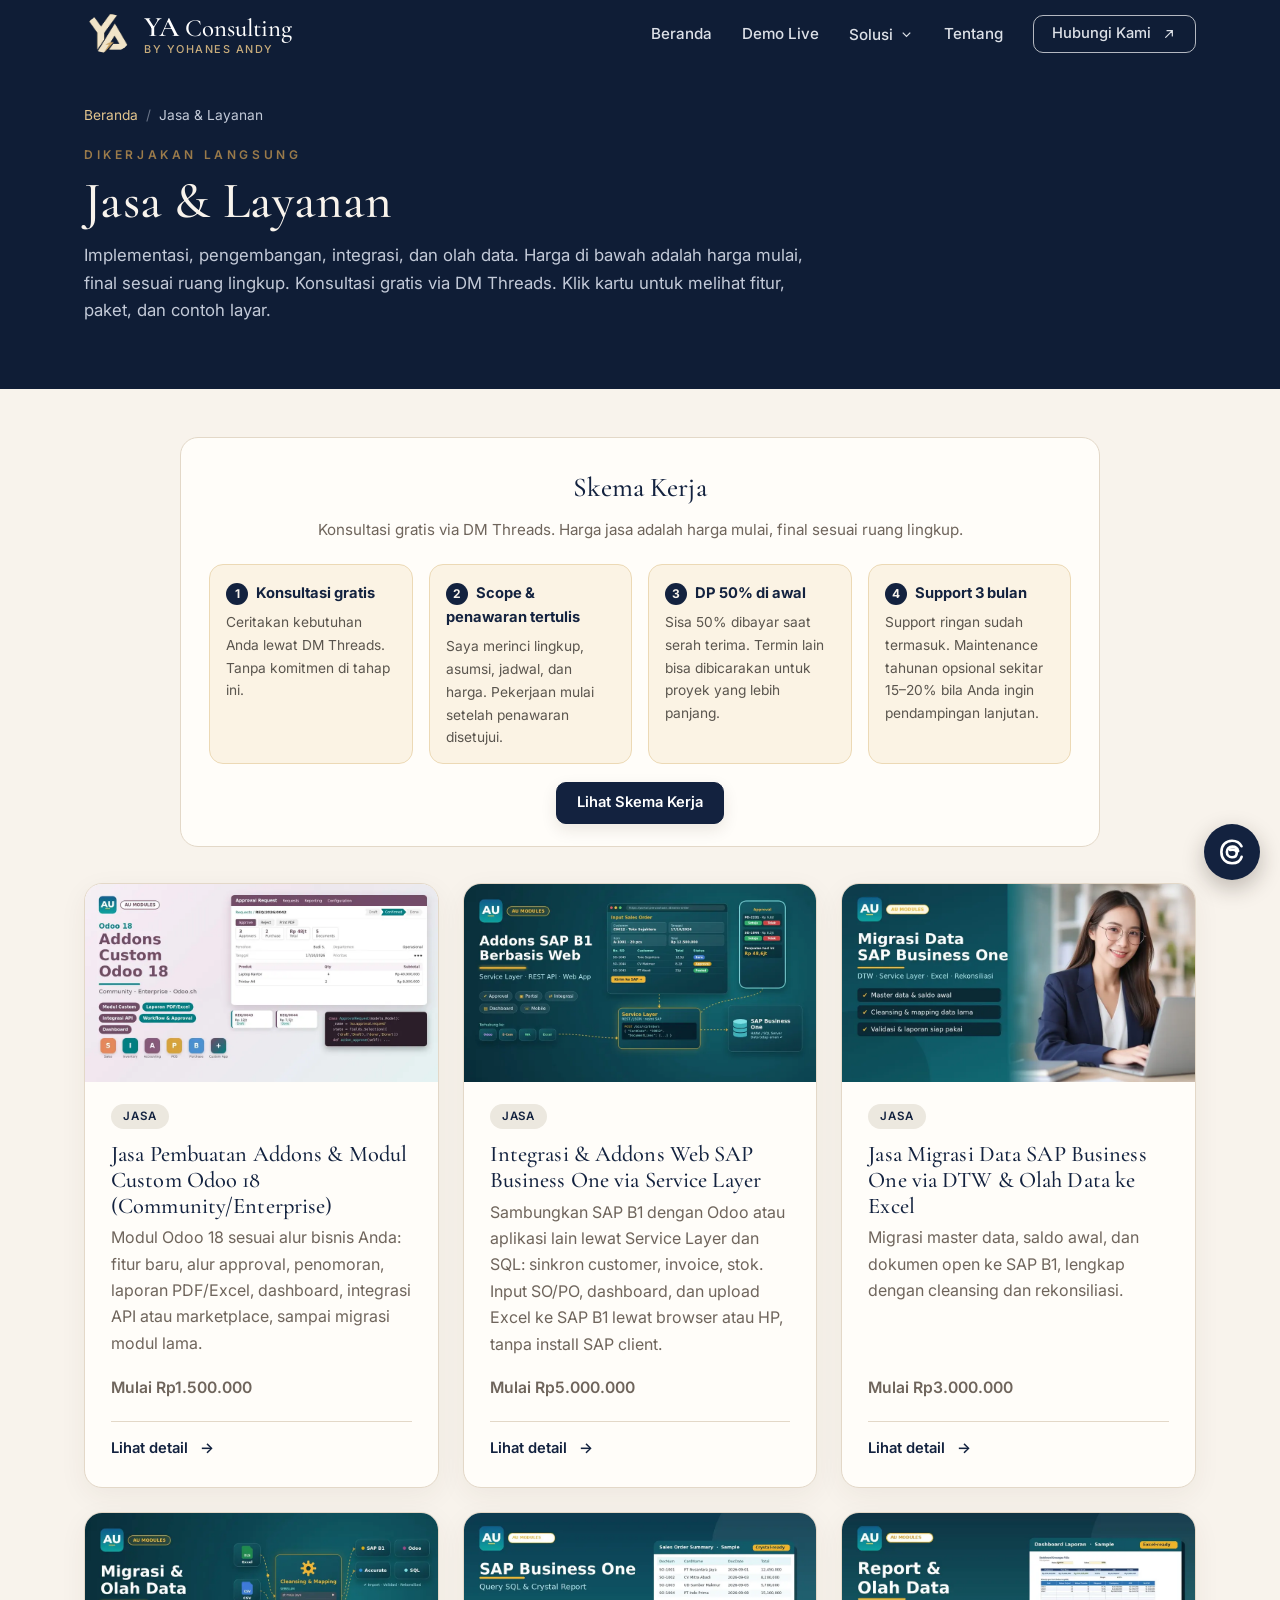
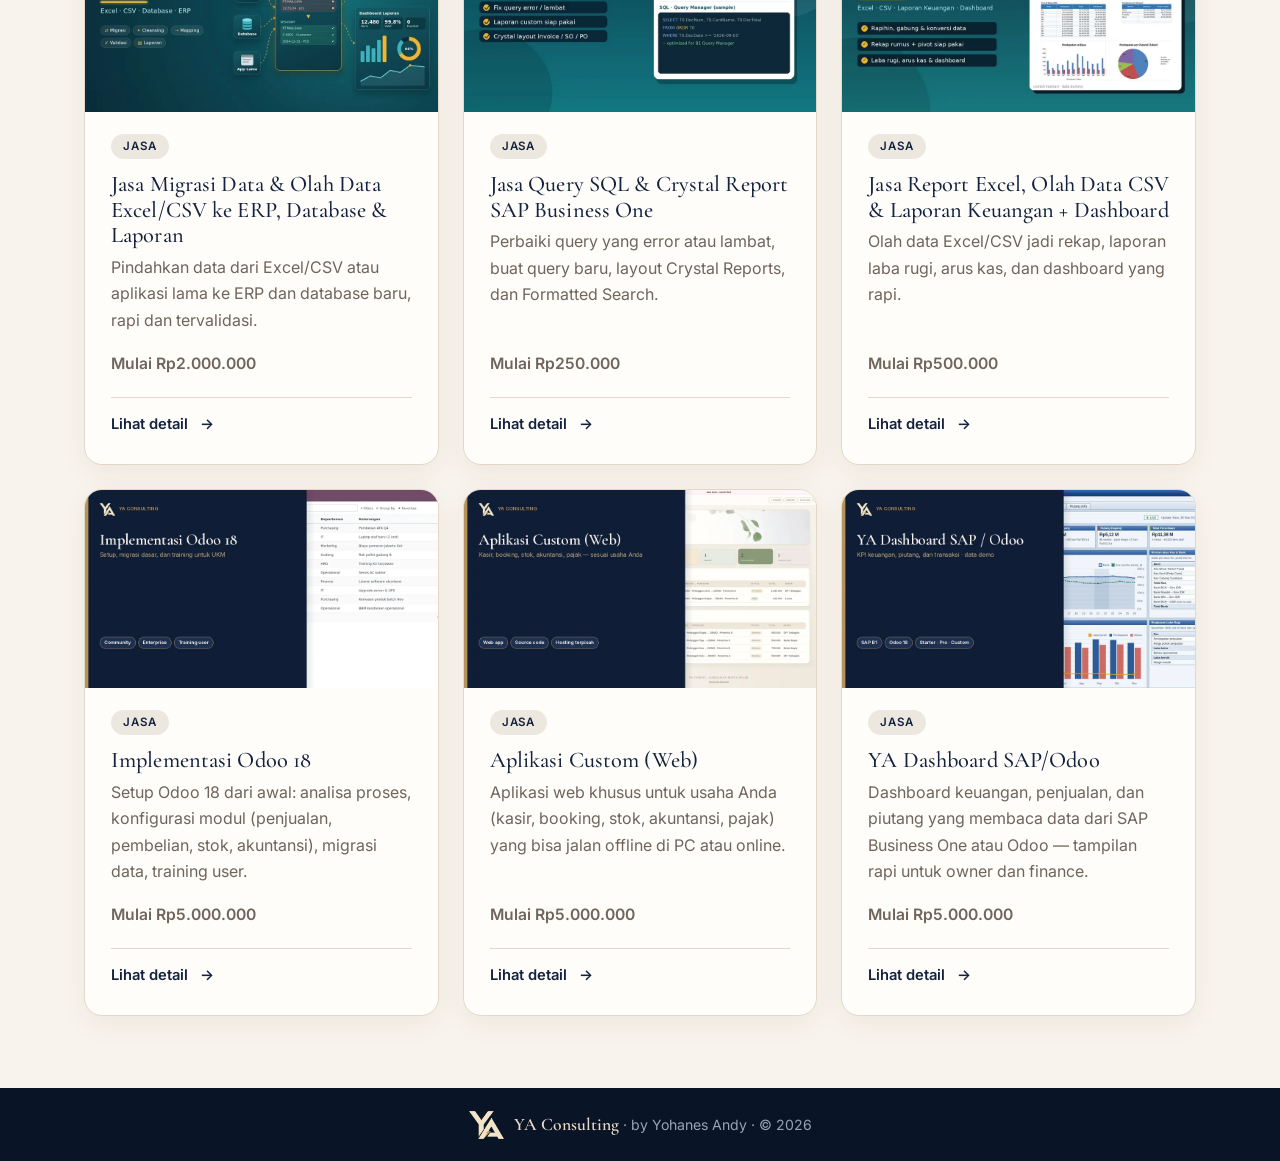
==== layanan/index.html @ cd9d1f08 "Jasa & Layanan: starting prices, 9 detail pages with features and screenshot galleries, Skema Kerja " ====
<!doctype html>
<html lang="id">
<head>
<meta charset="utf-8">
<meta name="viewport" content="width=device-width, initial-scale=1">
<title>Jasa &amp; Layanan | YA Consulting</title>
<meta name="description" content="Jasa implementasi Odoo 18, integrasi SAP B1, migrasi data, query &amp; Crystal Report, report Excel, aplikasi custom, dan YA Dashboard. Harga mulai, final sesuai scope.">
<meta name="theme-color" content="#0f1d36">
<link rel="canonical" href="https://yasoftware.trade/layanan/">
<link rel="icon" href="../favicon.ico" sizes="any">
<link rel="icon" type="image/png" sizes="32x32" href="../img/favicon-32.png">
<link rel="apple-touch-icon" href="../img/apple-touch-icon.png">
<meta property="og:type" content="article">
<meta property="og:site_name" content="YA Consulting · by Yohanes Andy">
<meta property="og:locale" content="id_ID">
<meta property="og:title" content="Jasa &amp; Layanan | YA Consulting">
<meta property="og:description" content="Jasa implementasi Odoo 18, integrasi SAP B1, migrasi data, query &amp; Crystal Report, report Excel, aplikasi custom, dan YA Dashboard. Harga mulai, final sesuai scope.">
<meta property="og:url" content="https://yasoftware.trade/layanan/">
<meta property="og:image" content="https://yasoftware.trade/img/og.jpg">
<meta property="og:image:width" content="1200"><meta property="og:image:height" content="630">
<meta name="twitter:card" content="summary_large_image">
<meta name="twitter:image" content="https://yasoftware.trade/img/og.jpg">
<link rel="preconnect" href="https://fonts.googleapis.com"><link rel="preconnect" href="https://fonts.gstatic.com" crossorigin>
<link href="https://fonts.googleapis.com/css2?family=Cormorant+Garamond:ital,wght@0,500;0,600;1,500&family=Inter:wght@400;500;600&display=swap" rel="stylesheet">
<link rel="stylesheet" href="../site.css?v=20261115a">
</head>
<body class="t-navy">
<header class="nav" id="top"><div class="wrap navin">
<a class="brand" href="../" aria-label="YA Consulting by Yohanes Andy"><img class="bmark" src="../img/ya_mark_light.png?v=20261115a" srcset="../img/ya_mark_light@2x.png?v=20261115a 2x" width="48" height="39" alt=""><span class="btext"><span class="bname"><b>YA</b> Consulting</span><small>by Yohanes Andy</small></span></a>
<button class="burger" aria-label="Menu" aria-expanded="false" onclick="var n=document.querySelector('.links');var o=n.classList.toggle('open');this.setAttribute('aria-expanded',o)"><span></span><span></span><span></span></button>
<nav class="links" onclick="if(event.target.tagName==='A'){this.classList.remove('open')}">
<a href="../">Beranda</a><a href="../#demo">Demo Live</a>
<div class="dd"><button class="ddbtn" type="button" aria-haspopup="true">Solusi <svg viewBox="0 0 24 24" fill="none" stroke="currentColor" stroke-width="2" aria-hidden="true"><path d="M6 9l6 6 6-6"/></svg></button><div class="ddmenu">
<a href="../#odoo">Odoo 18 Apps</a>
<a href="../#aplikasi">Aplikasi Web</a>
<a href="../#sheets">Google Sheets &amp; Excel</a>
<a href="../#layanan">Jasa &amp; Layanan</a>
<a href="../skema-kerja/">Skema Kerja</a>
</div></div>
<a href="../#tentang">Tentang</a>
<a class="btn btn-sm" href="../#kontak">Hubungi Kami <svg viewBox="0 0 24 24" fill="none" stroke="currentColor" stroke-width="1.8" stroke-linecap="round" aria-hidden="true"><path d="M7 17 17 7 M9 7h8v8"/></svg></a></nav></div></header>
<main>
<section class="pagehero"><div class="wrap">
<nav class="crumb" aria-label="Jalur navigasi">
<a href="../">Beranda</a><span aria-hidden="true">/</span>
<span>Jasa &amp; Layanan</span>
</nav>
<p class="eyebrow">Dikerjakan Langsung</p>
<h1>Jasa &amp; Layanan</h1>
<p class="lead">Implementasi, pengembangan, integrasi, dan olah data. Harga di bawah adalah harga mulai, final sesuai ruang lingkup. Konsultasi gratis via DM Threads. Klik kartu untuk melihat fitur, paket, dan contoh layar.</p>
</div></section>
<section class="art"><div class="wrap">
<div class="skemateaser"><h3>Skema Kerja</h3><p class="sklead">Konsultasi gratis via DM Threads. Harga jasa adalah harga mulai, final sesuai ruang lingkup.</p><ol class="sksteps"><li><b><span>1</span>Konsultasi gratis</b><p>Ceritakan kebutuhan Anda lewat DM Threads. Tanpa komitmen di tahap ini.</p></li><li><b><span>2</span>Scope &amp; penawaran tertulis</b><p>Saya merinci lingkup, asumsi, jadwal, dan harga. Pekerjaan mulai setelah penawaran disetujui.</p></li><li><b><span>3</span>DP 50% di awal</b><p>Sisa 50% dibayar saat serah terima. Termin lain bisa dibicarakan untuk proyek yang lebih panjang.</p></li><li><b><span>4</span>Support 3 bulan</b><p>Support ringan sudah termasuk. Maintenance tahunan opsional sekitar 15–20% bila Anda ingin pendampingan lanjutan.</p></li></ol><p class="skmore"><a class="btn" href="../skema-kerja/">Lihat Skema Kerja</a></p></div>
<div class="grid g3"><article class="card"><a class="cardlink" href="../layanan/modul-custom-odoo-18/"><img src="../img/jasa_odoo_addons.webp" width="960" height="540" loading="lazy" alt="Jasa Pembuatan Addons &amp; Modul Custom Odoo 18 (Community/Enterprise)"><div class="cb"><span class="tag web">Jasa</span><h3>Jasa Pembuatan Addons &amp; Modul Custom Odoo 18 (Community/Enterprise)</h3><p>Modul Odoo 18 sesuai alur bisnis Anda: fitur baru, alur approval, penomoran, laporan PDF/Excel, dashboard, integrasi API atau marketplace, sampai migrasi modul lama.</p><p class="fromprice">Mulai Rp1.500.000</p><div class="btns"><span class="btn">Lihat detail</span></div></div></a></article><article class="card"><a class="cardlink" href="../layanan/integrasi-sap-b1/"><img src="../img/jasa_sap_web_addons.webp" width="960" height="540" loading="lazy" alt="Integrasi &amp; Addons Web SAP Business One via Service Layer"><div class="cb"><span class="tag web">Jasa</span><h3>Integrasi &amp; Addons Web SAP Business One via Service Layer</h3><p>Sambungkan SAP B1 dengan Odoo atau aplikasi lain lewat Service Layer dan SQL: sinkron customer, invoice, stok. Input SO/PO, dashboard, dan upload Excel ke SAP B1 lewat browser atau HP, tanpa install SAP client.</p><p class="fromprice">Mulai Rp5.000.000</p><div class="btns"><span class="btn">Lihat detail</span></div></div></a></article><article class="card"><a class="cardlink" href="../layanan/migrasi-sap-b1-dtw/"><img src="../img/jasa_sap_migrasi.webp" width="960" height="540" loading="lazy" alt="Jasa Migrasi Data SAP Business One via DTW &amp; Olah Data ke Excel"><div class="cb"><span class="tag web">Jasa</span><h3>Jasa Migrasi Data SAP Business One via DTW &amp; Olah Data ke Excel</h3><p>Migrasi master data, saldo awal, dan dokumen open ke SAP B1, lengkap dengan cleansing dan rekonsiliasi.</p><p class="fromprice">Mulai Rp3.000.000</p><div class="btns"><span class="btn">Lihat detail</span></div></div></a></article><article class="card"><a class="cardlink" href="../layanan/migrasi-excel-csv/"><img src="../img/jasa_migrasi_data.webp" width="960" height="540" loading="lazy" alt="Jasa Migrasi Data &amp; Olah Data Excel/CSV ke ERP, Database &amp; Laporan"><div class="cb"><span class="tag web">Jasa</span><h3>Jasa Migrasi Data &amp; Olah Data Excel/CSV ke ERP, Database &amp; Laporan</h3><p>Pindahkan data dari Excel/CSV atau aplikasi lama ke ERP dan database baru, rapi dan tervalidasi.</p><p class="fromprice">Mulai Rp2.000.000</p><div class="btns"><span class="btn">Lihat detail</span></div></div></a></article><article class="card"><a class="cardlink" href="../layanan/query-crystal-sap-b1/"><img src="../img/jasa_sap_query.webp" width="960" height="540" loading="lazy" alt="Jasa Query SQL &amp; Crystal Report SAP Business One"><div class="cb"><span class="tag web">Jasa</span><h3>Jasa Query SQL &amp; Crystal Report SAP Business One</h3><p>Perbaiki query yang error atau lambat, buat query baru, layout Crystal Reports, dan Formatted Search.</p><p class="fromprice">Mulai Rp250.000</p><div class="btns"><span class="btn">Lihat detail</span></div></div></a></article><article class="card"><a class="cardlink" href="../layanan/report-excel-dashboard/"><img src="../img/jasa_report_excel.webp" width="960" height="540" loading="lazy" alt="Jasa Report Excel, Olah Data CSV &amp; Laporan Keuangan + Dashboard"><div class="cb"><span class="tag web">Jasa</span><h3>Jasa Report Excel, Olah Data CSV &amp; Laporan Keuangan + Dashboard</h3><p>Olah data Excel/CSV jadi rekap, laporan laba rugi, arus kas, dan dashboard yang rapi.</p><p class="fromprice">Mulai Rp500.000</p><div class="btns"><span class="btn">Lihat detail</span></div></div></a></article><article class="card"><a class="cardlink" href="../layanan/implementasi-odoo-18/"><img src="../img/jasa_implementasi_odoo.webp" width="960" height="540" loading="lazy" alt="Implementasi Odoo 18"><div class="cb"><span class="tag web">Jasa</span><h3>Implementasi Odoo 18</h3><p>Setup Odoo 18 dari awal: analisa proses, konfigurasi modul (penjualan, pembelian, stok, akuntansi), migrasi data, training user.</p><p class="fromprice">Mulai Rp5.000.000</p><div class="btns"><span class="btn">Lihat detail</span></div></div></a></article><article class="card"><a class="cardlink" href="../layanan/aplikasi-custom-web/"><img src="../img/jasa_aplikasi_custom.webp" width="960" height="540" loading="lazy" alt="Aplikasi Custom (Web)"><div class="cb"><span class="tag web">Jasa</span><h3>Aplikasi Custom (Web)</h3><p>Aplikasi web khusus untuk usaha Anda (kasir, booking, stok, akuntansi, pajak) yang bisa jalan offline di PC atau online.</p><p class="fromprice">Mulai Rp5.000.000</p><div class="btns"><span class="btn">Lihat detail</span></div></div></a></article><article class="card"><a class="cardlink" href="../layanan/ya-dashboard-sap-odoo/"><img src="../img/jasa_ya_dashboard.webp" width="960" height="540" loading="lazy" alt="YA Dashboard SAP/Odoo"><div class="cb"><span class="tag web">Jasa</span><h3>YA Dashboard SAP/Odoo</h3><p>Dashboard keuangan, penjualan, dan piutang yang membaca data dari SAP Business One atau Odoo — tampilan rapi untuk owner dan finance.</p><p class="fromprice">Mulai Rp5.000.000</p><div class="btns"><span class="btn">Lihat detail</span></div></div></a></article></div>
</div></section>
</main>
<footer><div class="wrap fbrand"><img src="../img/ya_mark_light.png?v=20261115a" srcset="../img/ya_mark_light@2x.png?v=20261115a 2x" width="35" height="28" alt="YA Consulting"><span><b>YA Consulting</b> · by Yohanes Andy · © 2026</span></div></footer>
<a class="fab" href="https://www.threads.com/@yohanesandy.erp" target="_blank" rel="noopener" aria-label="DM di Threads"><svg viewBox="0 0 24 24" aria-hidden="true" fill="none" stroke="currentColor" stroke-width="2.1" stroke-linecap="round"><path d="M16.9 11.3c-.5-2.4-2.2-3.6-4.6-3.6-2.8 0-4.4 1.9-4.4 4.3 0 2.3 1.6 4.2 4.1 4.2 2.3 0 3.8-1.4 3.8-3.4 0-2.5-2.5-3.1-5.3-2.5"/><path d="M19.6 7.4C18.2 4.6 15.5 3 12 3 6.9 3 3.5 6.6 3.5 12s3.4 9 8.5 9c3.8 0 6.8-1.9 7.7-5.1"/></svg></a>
</body></html>
---- site.css ----
*{box-sizing:border-box}html{scroll-behavior:smooth;scroll-padding-top:76px}
body{margin:0;font-family:Inter,"Segoe UI",system-ui,-apple-system,Roboto,sans-serif;color:var(--ink);background:var(--bg);line-height:1.65;-webkit-font-smoothing:antialiased;font-size:16px}
img{max-width:100%;height:auto;display:block}a{color:var(--link)}
.wrap{max-width:1160px;margin:0 auto;padding:0 24px}
h1,h2,h3{font-family:"Cormorant Garamond",Georgia,"Times New Roman",serif;color:var(--head);letter-spacing:.005em}
.eyebrow{font-size:12px;letter-spacing:.3em;text-transform:uppercase;color:var(--eyebrow);font-weight:600;margin:0 0 8px}
.divider{display:flex;align-items:center;justify-content:center;gap:14px;color:var(--sprig);margin:6px auto 16px;max-width:340px}
.divider::before,.divider::after{content:"";flex:1;height:1px;background:var(--divline)}
.divider svg{width:44px;height:30px;flex:none}
.divider.left{margin-left:0;max-width:260px}
/* nav */
.nav{position:sticky;top:0;z-index:50;background:var(--navbg);backdrop-filter:blur(10px);border-bottom:1px solid var(--navline)}
.navin{display:flex;align-items:center;justify-content:space-between;height:68px}
.brand{display:flex;align-items:center;gap:10px;color:var(--navink);text-decoration:none;font-family:"Cormorant Garamond",Georgia,serif;font-weight:600;font-size:1.45rem;white-space:nowrap;flex-shrink:0}
.brand img{border-radius:50%}
.links{display:flex;align-items:center;gap:26px}
.links a{color:var(--navink);text-decoration:none;font-weight:500;font-size:.9rem;white-space:nowrap;opacity:.85}.links a:hover{opacity:1;color:var(--navhover)}
.burger{display:none;background:none;border:0;padding:8px;cursor:pointer}.burger span{display:block;width:24px;height:2px;background:var(--navink);margin:5px 0;border-radius:2px}
/* buttons */
.btn{display:inline-flex;align-items:center;justify-content:center;gap:10px;background:var(--accent);color:#fff;text-decoration:none;font-weight:600;padding:11px 24px;border-radius:999px;border:1.5px solid var(--accent);transition:transform .15s,filter .15s,background .15s;font-size:.82rem;letter-spacing:.12em;text-transform:uppercase;line-height:1.2;box-shadow:0 6px 16px rgba(60,40,20,.10)}
.btn:hover{transform:translateY(-1px);filter:brightness(1.07)}
.btn:focus-visible{outline:3px solid var(--accent);outline-offset:3px}
.btn svg{width:19px;height:19px;flex:none}
.links .btn{opacity:1;color:#fff;padding:9px 18px;font-size:.75rem}
.btn-th{background:var(--thbg);border-color:var(--thbd);color:var(--think);box-shadow:none}
.btn-th:hover{background:var(--thhover);color:#fff;border-color:var(--thhover)}
.btn-outline{background:transparent;color:var(--outink);border-color:var(--outbd);box-shadow:none}
.btn-outline-dark{background:transparent;color:var(--accent);box-shadow:none}
.btn-ghost{background:transparent;color:var(--ink);border-color:var(--line);box-shadow:none}
.btns{display:flex;flex-wrap:wrap;gap:10px}.btns.center{justify-content:center}
/* hero */
.hero{background:var(--herobg);color:var(--heroink);text-align:center;padding:64px 0 0;overflow:hidden}
.hero .eyebrow{color:var(--heroeye)}
.hero h1{font-size:clamp(2.9rem,7vw,5rem);font-weight:600;line-height:1;margin:8px 0 6px;color:var(--herohead)}
.hero .divider{color:var(--herosprig)}.hero .divider::before,.hero .divider::after{background:var(--herodiv)}
.hero .sub{font-family:"Cormorant Garamond",Georgia,serif;font-size:clamp(1.5rem,3vw,2.1rem);font-weight:500;margin:0 0 8px;color:var(--herosub)}
.hero .lead{font-family:"Cormorant Garamond",Georgia,serif;font-style:italic;font-size:clamp(1.1rem,2.2vw,1.35rem);color:var(--herolead);max-width:640px;margin:0 auto 26px}
.stats{list-style:none;padding:0;margin:26px auto 0;display:flex;gap:10px;flex-wrap:wrap;justify-content:center}
.stats li{border:1px solid var(--statbd);border-radius:999px;padding:7px 18px;font-size:.9rem;background:var(--statbg);color:var(--heroink)}.stats b{color:var(--statb);font-family:"Cormorant Garamond",Georgia,serif;font-size:1.25em;margin-right:3px}
.trio{display:grid;grid-template-columns:repeat(3,1fr);gap:18px;max-width:860px;margin:44px auto 0;transform:translateY(0)}
.trio img{width:100%;aspect-ratio:4/5;object-fit:cover;object-position:center 30%;border-radius:22px 22px 0 0;box-shadow:0 -6px 30px rgba(70,50,30,.10)}
.trio img:nth-child(2){margin-top:-22px;aspect-ratio:4/5.3}
/* sections */
.sec{padding:84px 0}.alt{background:var(--bg2)}
.shead{text-align:center;max-width:760px;margin:0 auto 40px}
.shead h2,.about h2{font-size:clamp(2.2rem,4.4vw,3.2rem);font-weight:600;line-height:1.05;margin:0}
.intro{color:var(--muted);margin:0 auto}
.anchor{display:block;position:relative;top:-76px}
/* about */
.about{display:grid;grid-template-columns:1.35fr 1fr;gap:56px;align-items:center}
.about p{color:var(--muted)}
.checks{list-style:none;padding:0;margin:0}
.checks li{position:relative;padding:12px 16px 12px 46px;background:var(--card);border:1px solid var(--line);border-radius:14px;margin-bottom:10px;color:var(--ink)}
.checks li:before{content:"";position:absolute;left:15px;top:15px;width:20px;height:20px;border-radius:50%;background:var(--accent) url("data:image/svg+xml,%3Csvg xmlns='http://www.w3.org/2000/svg' viewBox='0 0 20 20'%3E%3Cpath d='M5 10.5l3 3 7-7' stroke='white' stroke-width='2.2' fill='none' stroke-linecap='round'/%3E%3C/svg%3E") center/14px no-repeat}
.why{display:grid;grid-template-columns:repeat(2,1fr);gap:0 16px}
/* demo rows */
.florist{--c:#7d8b6f;--cd:#66755a}.salon{--c:#d98f9f;--cd:#b05a6f}.toko{--c:#a07850;--cd:#86623f}
.drows{display:grid;gap:72px}
.drow{display:grid;grid-template-columns:minmax(0,.9fr) minmax(0,1.1fr);gap:28px clamp(28px,4.5vw,60px);align-items:center}
.drow.rev .ph{order:2}.drow.rev .txt{order:1}
.ph{position:relative;aspect-ratio:var(--ar);border-radius:22px;overflow:hidden;background:var(--bg2);box-shadow:0 14px 40px rgba(70,50,30,.12)}
.ph img{width:100%;height:100%;object-fit:cover}
.badge{position:absolute;left:var(--bx);top:var(--by);width:25%;aspect-ratio:1;transform:translate(-50%,-50%);border-radius:50%;background:var(--c);color:#fff;display:grid;place-items:center;box-shadow:0 6px 18px rgba(0,0,0,.12)}
.drow.rev .badge{left:calc(100% - var(--bx))}
.badge svg{width:56%;height:56%}
.kicker{font-size:12px;letter-spacing:.2em;text-transform:uppercase;color:var(--cd);font-weight:600;margin:0 0 4px}
.drow h3{font-size:clamp(2.2rem,4vw,3rem);font-weight:500;line-height:1.05;margin:0;color:var(--cd)}
.rule{display:block;height:1px;background:var(--line);max-width:280px;margin:14px 0 14px}
.desc{color:var(--muted);margin:0 0 10px}
.drow ul{margin:0 0 12px;padding-left:20px;color:var(--ink);font-size:.95rem}.drow li{margin:3px 0}
.drow li::marker{color:var(--c)}
.drow .btn-demo{background:var(--cd);border-color:var(--cd)}
.lic{margin:0 0 10px;color:var(--ink)}.lic b{color:var(--cd)}
.demo{font-size:.88rem;background:var(--notebg);color:var(--ink);border:1px dashed var(--line);border-radius:10px;padding:6px 12px;margin:0 0 14px}
.demo code{background:transparent}
.strip{order:3;grid-column:1/-1;display:grid;grid-template-columns:repeat(auto-fit,minmax(170px,1fr));gap:14px}
.strip a,.shots a{display:block;text-decoration:none;border:1px solid var(--line);border-radius:14px;overflow:hidden;background:var(--card)}
.strip img{aspect-ratio:16/10;object-fit:cover;object-position:top;width:100%;transition:transform .25s}
.strip a:hover img{transform:scale(1.04)}
.strip span,.shots span{display:block;padding:6px 11px;font-size:.78rem;font-weight:500;color:var(--muted);border-top:1px solid var(--line)}
/* cards */
.grid{display:grid;grid-template-columns:repeat(2,1fr);gap:28px}
.g3{grid-template-columns:repeat(3,1fr);gap:24px}.g3 .cb h3{font-size:1.4rem}
.card{background:var(--card);border:1px solid var(--line);border-radius:22px;overflow:hidden;box-shadow:0 8px 28px rgba(70,50,30,.06);display:flex;flex-direction:column;transition:transform .2s,box-shadow .2s}
.card:hover{transform:translateY(-3px);box-shadow:0 14px 36px rgba(70,50,30,.11)}
.card>img{aspect-ratio:16/9;object-fit:cover;width:100%;border-bottom:1px solid var(--line)}
.cb{padding:22px 26px 26px;display:flex;flex-direction:column;flex:1}
.tag{align-self:flex-start;font-size:.72rem;font-weight:600;color:var(--tagink);background:var(--tagbg);padding:3px 12px;border-radius:999px;font-family:ui-monospace,Menlo,Consolas,monospace;letter-spacing:.02em}
.tag.web{font-family:inherit;letter-spacing:.08em;text-transform:uppercase}
.cb h3{margin:12px 0 6px;font-size:1.6rem;font-weight:600;line-height:1.15}
.cb p{margin:0 0 10px;color:var(--muted)}
.cb ul{margin:0 0 16px;padding-left:20px;color:var(--ink);font-size:.95rem}.cb li{margin:3px 0}.cb li::marker{color:var(--accent)}
.cb .btns{margin-top:auto}
@media (min-width:761px){.grid .card:last-child:nth-child(odd){grid-column:1/-1;width:calc(50% - 14px);justify-self:center}}
@media (min-width:1001px){.g3 .card:last-child:nth-child(odd){grid-column:auto;width:auto;justify-self:stretch}}
.pgal{display:flex;gap:6px;margin:0 0 14px}.pgal a{flex:1;aspect-ratio:9/16;overflow:hidden;border-radius:10px;border:1px solid var(--line);background:var(--bg2)}.pgal img{width:100%;height:100%;object-fit:cover;object-position:top}
.center{text-align:center;margin-top:36px}
.card.case{border-top:4px solid var(--accent2)}
.svc{display:grid;grid-template-columns:repeat(2,1fr);gap:20px;margin-top:28px}
.sv{background:var(--card);border:1px solid var(--line);border-radius:20px;padding:24px 26px;border-left:4px solid var(--accent2)}
.sv h3{margin:0 0 6px;font-size:1.5rem;font-weight:600}.sv p{margin:0;color:var(--muted)}
.whyh{text-align:center;font-size:2rem;font-weight:600;margin:56px 0 18px}
/* contact */
.contact{background:var(--ctbg);color:var(--ctink)}
.contact .shead h2{color:var(--cthead)}.contact .intro{color:var(--ctmuted)}.contact .eyebrow{color:var(--cteye)}
.contact .divider{color:var(--ctsprig)}.contact .divider::before,.contact .divider::after{background:var(--ctdiv)}
.cgrid{display:grid;grid-template-columns:repeat(3,1fr);gap:16px}
.ci{display:flex;gap:14px;align-items:center;background:var(--cibg);border:1px solid var(--cibd);border-radius:18px;padding:18px 20px;color:var(--ctink);text-decoration:none;font-weight:600;overflow-wrap:anywhere;transition:.2s}
.ci svg{width:28px;height:28px;flex:none;color:var(--ciicon)}
.ci:hover{transform:translateY(-2px)}.ci small{display:block;color:var(--cismall);font-weight:500;margin-bottom:2px;font-size:.78rem;letter-spacing:.12em;text-transform:uppercase}
.ci-main{background:var(--cimain);border-color:var(--cimain);color:#fff}.ci-main svg,.ci-main small{color:#fff}
footer{background:var(--footbg);color:var(--footink);text-align:center;padding:22px 0;font-size:.88rem}
.fab{position:fixed;right:20px;bottom:20px;z-index:60;width:56px;height:56px;border-radius:50%;background:var(--fab);color:#fff;display:flex;align-items:center;justify-content:center;box-shadow:0 8px 22px rgba(40,30,20,.28)}
.fab svg{width:30px;height:30px}
@media (max-width:1000px){.cgrid{grid-template-columns:repeat(2,1fr)}.g3{grid-template-columns:repeat(2,1fr)}}
@media (max-width:1000px){
 .burger{display:block}
 .links{display:none;position:absolute;top:68px;left:0;right:0;background:var(--navmenu);flex-direction:column;align-items:stretch;gap:0;padding:6px 24px 18px;border-bottom:1px solid var(--navline);box-shadow:0 12px 24px rgba(40,30,20,.10)}
 .links.open{display:flex}.links a{padding:12px 0;border-bottom:1px solid var(--navline)}.links .btn{margin-top:12px;border-bottom:0}
}
@media (max-width:760px){
 .wrap{padding:0 18px}.sec{padding:60px 0}.hero{padding-top:44px}
 .about,.grid,.g3,.why,.svc,.cgrid{grid-template-columns:1fr}.about{gap:24px}
 .drow{grid-template-columns:1fr;gap:20px}.drow.rev .ph{order:0}.drow.rev .txt{order:1}.drow.rev .badge{left:var(--bx)}
 .drows{gap:60px}
 .strip{display:grid;grid-template-columns:none;grid-auto-flow:column;grid-auto-columns:46%;gap:10px;overflow-x:auto;scroll-snap-type:x mandatory;padding-bottom:6px}.strip a{scroll-snap-align:start}
 .cb{padding:18px 18px 20px}.cb .btns .btn,.drow .btns .btn{flex:1 1 auto}
 .trio{gap:8px;margin-top:34px}.trio img{border-radius:14px 14px 0 0}.trio img:nth-child(2){margin-top:-12px}
 .shead{margin-bottom:30px}
}
:root{--bg:#f8f3ec;--bg2:#f1e9de;--card:#fffdf9;--ink:#3a332d;--muted:#6f655c;--line:#e3d8c8;--head:#3d342c;--link:#86623f;
--eyebrow:#8a7c6e;--sprig:#8d8a74;--divline:#bfb3a2;--accent:#66755a;--accent2:#b05a6f;
--navbg:rgba(248,243,236,.94);--navmenu:#f8f3ec;--navline:#e3d8c8;--navink:#3a332d;--navhover:#66755a;
--thbg:transparent;--thbd:#3a332d;--think:#3a332d;--thhover:#3a332d;--outink:#66755a;--outbd:#66755a;
--herobg:linear-gradient(#f8f3ec,#f3ebe0);--heroink:#3a332d;--heroeye:#8a7c6e;--herohead:#3d342c;--herosprig:#8d8a74;--herodiv:#bfb3a2;--herosub:#86623f;--herolead:#5d544b;
--statbd:#d9ccb9;--statbg:#fffdf9;--statb:#b05a6f;--notebg:#fbf6ee;--tagink:#66755a;--tagbg:#eaeee3;
--ctbg:#ebe1d3;--ctink:#3a332d;--cthead:#3d342c;--ctmuted:#6f655c;--cteye:#8a7c6e;--ctsprig:#8d8a74;--ctdiv:#bfb3a2;
--cibg:#fffdf9;--cibd:#e0d4c3;--ciicon:#86623f;--cismall:#8a7c6e;--cimain:#b05a6f;--footbg:#3d342c;--footink:#d8ccbc;--fab:#3d342c}
/* ===== Variant A: navy + cream (reference) ===== */
.t-navy{--navy:#13223f;--navy2:#0f1d36;--gold:#b8925a;--head:#13223f;--accent:#13223f;--link:#13223f;--accent2:#b8925a;
--navbg:#0f1d36;--navmenu:#0f1d36;--navline:rgba(255,255,255,.10);--navink:#eef1f6;--navhover:#e3c58e;
--thbg:#fffdf9;--thbd:#d9cdbb;--think:#13223f;--thhover:#13223f;--tagink:#13223f;--tagbg:#ece8df;
--ctbg:#0f1d36;--ctink:#eef1f6;--cthead:#f8f3ec;--ctmuted:#c3cad8;--cteye:#c9ad7c;--ctsprig:#c9ad7c;--ctdiv:rgba(201,173,124,.5);
--cibg:rgba(255,255,255,.05);--cibd:rgba(255,255,255,.14);--ciicon:#e3c58e;--cismall:#c3cad8;--cimain:#b8925a;--footbg:#0a1427;--footink:#97a3b8;--fab:#13223f;--sprig:#b8925a;--divline:#d4c4a8;--eyebrow:#9a7a4a}
.t-navy .nav{border-bottom:0}
.t-navy .brand{font-family:"Cormorant Garamond",Georgia,serif;font-size:1.6rem;font-weight:500;color:#fff;gap:6px}.t-navy .brand b{font-weight:600;letter-spacing:-.02em;font-size:1.15em}
.t-navy .links{gap:30px}.t-navy .links>a,.t-navy .ddbtn{font-size:.95rem;font-weight:500;color:#eef1f6;opacity:.92}
.t-navy .links .btn{background:transparent;border:1.5px solid rgba(255,255,255,.75);text-transform:none;letter-spacing:0;font-size:.92rem;padding:9px 18px;border-radius:10px;box-shadow:none}
.t-navy .links .btn svg{width:16px;height:16px}
.dd{position:relative}.ddbtn{background:none;border:0;font:inherit;cursor:pointer;display:inline-flex;align-items:center;gap:6px;padding:0}.ddbtn svg{width:15px;height:15px}
.ddmenu{display:none;position:absolute;top:100%;left:-16px;padding:16px 0 0;min-width:200px}
.ddmenu a{display:block;background:#fffdf9;color:#13223f!important;padding:11px 18px;text-decoration:none;font-size:.92rem;border-bottom:1px solid #eee4d6;opacity:1!important}
.ddmenu a:first-child{border-radius:12px 12px 0 0}.ddmenu a:last-child{border-radius:0 0 12px 12px;border-bottom:0}
.ddmenu a:hover{background:#f3ece1}
.dd:hover .ddmenu,.dd:focus-within .ddmenu{display:block;filter:drop-shadow(0 12px 24px rgba(15,29,54,.18))}
/* hero */
.t-navy .hero{background:linear-gradient(180deg,#f8f3ec,#f6efe5);color:var(--ink);text-align:left;padding:0 0 10px;overflow:visible}
.herogrid{display:grid;grid-template-columns:1.05fr 1fr;align-items:center;gap:24px;min-height:440px}
.htxt{padding:56px 0 40px}
.t-navy .hero .eyebrow{color:#9a7a4a}
.t-navy .hero h1{font-size:clamp(2.6rem,5.4vw,4.4rem);font-weight:500;color:#13223f;margin:6px 0 18px;line-height:1.05}
.goldrule{display:block;width:84px;height:2px;background:var(--gold);margin:0 0 22px}
.t-navy .hero .lead{font-family:Inter,system-ui,sans-serif;font-style:normal;font-size:1.12rem;color:#4a4640;margin:0 0 18px;max-width:460px}
.leaf{width:170px;height:50px;color:var(--gold)}
.hphoto{align-self:stretch;position:relative;margin-right:-24px}
.hphoto img{width:100%;height:100%;max-height:520px;object-fit:cover;object-position:center 25%;-webkit-mask-image:linear-gradient(90deg,transparent 0,#000 22%,#000 100%),linear-gradient(0deg,transparent 0,#000 30%);-webkit-mask-composite:source-in;mask-image:linear-gradient(90deg,transparent 0,#000 22%),linear-gradient(0deg,transparent 0,#000 30%);mask-composite:intersect}
.sols{display:grid;grid-template-columns:repeat(3,1fr);gap:20px;margin-top:-70px;position:relative;z-index:2}
.sol{border-radius:18px;padding:24px 24px 20px;box-shadow:0 14px 34px rgba(60,40,20,.10);border:1px solid var(--sb);background:var(--st);display:flex;flex-direction:column}
.sol.florist{--st:#eef0e6;--sb:#dfe3d3}.sol.salon{--st:#fbedef;--sb:#f2d9de}.sol.toko{--st:#f4ece1;--sb:#e6d7c2}
.solhead{display:flex;gap:16px;align-items:flex-start}
.sbadge{flex:none;width:62px;height:62px;border-radius:50%;background:color-mix(in srgb,var(--c) 22%,#fff);color:var(--cd);display:grid;place-items:center}
.sbadge svg{width:36px;height:36px}
.sol h3{margin:0 0 4px;font-size:2rem;font-weight:500;color:var(--cd);line-height:1.1}
.sol p{margin:0;color:#4a4640;font-size:.93rem;line-height:1.55}
.solrule{display:block;height:1px;background:var(--sb);margin:16px 0 12px}
.tick{list-style:none;margin:0 0 14px;padding:0}
.tick li{position:relative;padding:3px 0 3px 28px;font-size:.93rem;color:#3a332d}
.tick li:before{content:"";position:absolute;left:0;top:6px;width:18px;height:18px;border-radius:50%;background:var(--cd) url("data:image/svg+xml,%3Csvg xmlns='http://www.w3.org/2000/svg' viewBox='0 0 20 20'%3E%3Cpath d='M5 10.5l3 3 7-7' stroke='white' stroke-width='2.4' fill='none' stroke-linecap='round'/%3E%3C/svg%3E") center/12px no-repeat}
.more{margin-top:auto;color:var(--cd,#13223f);text-decoration:none;font-size:.92rem;font-weight:500;display:inline-flex;gap:10px;align-items:center}
.more:hover span{transform:translateX(3px)}.more span{transition:transform .15s}
/* fitur */
.fitur{padding:64px 0 72px}
.fgrid{display:grid;grid-template-columns:.85fr 1.25fr .95fr;gap:32px;align-items:center}
.kick{font-size:12px;letter-spacing:.18em;text-transform:uppercase;color:#9a7a4a;font-weight:600;margin:0 0 10px}
.ftxt h2{font-size:clamp(1.8rem,2.6vw,2.3rem);font-weight:500;line-height:1.15;margin:0 0 14px;color:#13223f}
.ftxt p{color:#5a554e;font-size:.95rem;margin:0}
.fshots{position:relative;padding:0 0 40px}
.win{margin:0;background:#fff;border-radius:14px;overflow:hidden;box-shadow:0 18px 40px rgba(15,29,54,.16);border:1px solid #e6dccd}
.wbar{display:flex;gap:5px;padding:8px 10px;background:#13223f}.wbar i{width:8px;height:8px;border-radius:50%;background:rgba(255,255,255,.35)}
.win img{width:100%}
.w2{position:absolute;width:52%;right:-10px;bottom:0}
.feats{list-style:none;margin:0 0 16px;padding:0}
.feats li{display:flex;gap:12px;padding:7px 0}.feats svg{flex:none;width:26px;height:26px;color:var(--gold);margin-top:2px}
.feats b{display:block;color:#13223f;font-size:.95rem}.feats span{font-size:.86rem;color:#5a554e}
.licbox{display:flex;gap:12px;align-items:center;background:#fbf3e4;border:1px solid #ecd9b5;border-radius:12px;padding:12px 14px;margin:0 0 16px}
.licbox svg{width:30px;height:30px;color:var(--gold);flex:none}.licbox b{display:block;color:#13223f}.licbox span{font-size:.85rem;color:#5a554e}
.t-navy .btn{text-transform:none;letter-spacing:0;font-size:.92rem;border-radius:10px;padding:11px 20px}
.btn-navy{background:#13223f;border-color:#13223f}
/* cards in reference style */
.t-navy .card{border-radius:18px;background:#fffdf9}
.t-navy .cb h3{font-weight:500;color:#13223f}
.t-navy .cb ul{list-style:none;padding:0}
.t-navy .cb ul li{position:relative;padding:2px 0 2px 26px}
.t-navy .cb ul li:before{content:"";position:absolute;left:0;top:6px;width:17px;height:17px;border-radius:50%;background:#13223f url("data:image/svg+xml,%3Csvg xmlns='http://www.w3.org/2000/svg' viewBox='0 0 20 20'%3E%3Cpath d='M5 10.5l3 3 7-7' stroke='white' stroke-width='2.4' fill='none' stroke-linecap='round'/%3E%3C/svg%3E") center/11px no-repeat}
.t-navy .cb .btns{border-top:1px solid var(--line);padding-top:14px;gap:8px 22px}
.t-navy .cb .btns .btn{background:none;border:0;box-shadow:none;padding:4px 0;color:#13223f;font-weight:600}
.t-navy .cb .btns .btn:after{content:"→";margin-left:2px;transition:transform .15s}.t-navy .cb .btns .btn:hover:after{transform:translateX(3px)}
.t-navy .cb .btns .btn:hover{transform:none;text-decoration:underline}
.t-navy .drow ul{list-style:none;padding:0}.t-navy .drow ul li{position:relative;padding:2px 0 2px 26px}
.t-navy .drow ul li:before{content:"";position:absolute;left:0;top:6px;width:17px;height:17px;border-radius:50%;background:var(--cd) url("data:image/svg+xml,%3Csvg xmlns='http://www.w3.org/2000/svg' viewBox='0 0 20 20'%3E%3Cpath d='M5 10.5l3 3 7-7' stroke='white' stroke-width='2.4' fill='none' stroke-linecap='round'/%3E%3C/svg%3E") center/11px no-repeat}
.t-navy .shead h2,.t-navy .about h2{font-weight:500;color:#13223f}
.t-navy .checks li:before{background-color:#13223f}
.lgrid{display:grid;grid-template-columns:repeat(3,1fr);gap:20px}
.lcard{background:#fffdf9;border:1px solid var(--line);border-top:3px solid var(--gold);border-radius:16px;padding:22px 24px;display:flex;flex-direction:column}
.lcard h3{margin:0 0 6px;font-size:1.6rem;font-weight:500;color:#13223f}.lcard p{color:var(--muted);margin:0 0 14px}
.t-navy .contact .btn{color:#fff}
@media (max-width:1100px){.fgrid{grid-template-columns:1fr 1fr}.ftxt{grid-column:1/-1}.sols{grid-template-columns:1fr 1fr}.sols .sol:last-child{grid-column:1/-1}}
@media (max-width:1000px){
 .t-navy .links{gap:0}.dd{display:contents}.ddbtn{display:none}.ddmenu{display:contents}
 .ddmenu a{background:none;color:#eef1f6!important;border-radius:0!important;padding:12px 0;border-bottom:1px solid rgba(255,255,255,.10);font-size:.95rem}
 .t-navy .links .btn{justify-content:center}
}
@media (max-width:760px){
 .herogrid{grid-template-columns:1fr;min-height:0;gap:0}
 .htxt{padding:36px 0 8px}
 .hphoto{margin:0 -18px;order:-1;max-height:300px;overflow:hidden}
 .hphoto img{max-height:300px;-webkit-mask-image:linear-gradient(0deg,transparent 0,#000 35%);mask-image:linear-gradient(0deg,transparent 0,#000 35%);mask-composite:add;-webkit-mask-composite:source-over}
 .sols{grid-template-columns:1fr;margin-top:18px}.sols .sol:last-child{grid-column:auto}
 .fgrid{grid-template-columns:1fr}.w2{right:0}.lgrid{grid-template-columns:1fr}
 .leaf{width:140px}
}
.t-navy .hero{position:relative}
.herogrid{grid-template-columns:1fr;min-height:470px}
.htxt{max-width:520px;padding:56px 0 96px;position:relative;z-index:1}
.t-navy .hero h1{font-size:clamp(2.6rem,4.6vw,3.9rem)}
.hphoto{position:absolute;top:0;right:0;bottom:60px;width:50%;margin:0}
.hphoto img{max-height:none;height:100%}
.sols{margin-top:-56px}
@media (max-width:760px){
 .herogrid{min-height:0}.htxt{padding:24px 0 8px;max-width:none}
 .hphoto{position:relative;width:auto;bottom:auto;margin:0 -18px;height:300px}
 .hphoto img{height:300px}
 .sols{margin-top:22px}
}
/* ===== final (t719u) ===== */
.t-navy .brand{flex-direction:column;align-items:flex-start;gap:0;line-height:1}
.brand .bname{font-size:1.55rem}.brand small{font-family:Inter,system-ui,sans-serif;font-size:.68rem;letter-spacing:.14em;text-transform:uppercase;color:#c9ad7c;margin-top:3px;font-weight:500}
.herogrid{min-height:540px}
.htxt{max-width:560px;padding:56px 0 48px}
.t-navy .hero h1{font-size:clamp(2.4rem,4.4vw,3.6rem);line-height:1.06;margin:6px 0 18px}
.t-navy .hero h1 span{display:block;font-size:.62em;color:#86623f;font-weight:500;margin-top:8px;font-style:italic}
.t-navy .hero .lead{max-width:520px;font-size:1.05rem}
.hbtns{margin:0 0 22px}
.t-navy .btn-outline{background:transparent;color:#13223f;border-color:#13223f}
.t-navy .btn-outline:hover{background:#13223f;color:#fff}
.t-navy .stats{justify-content:flex-start;margin:0 0 14px;max-width:560px}
.t-navy .stats li{background:#fffdf9;border-color:#e0d3bf;color:#3a332d;font-size:.86rem;padding:6px 14px}
.t-navy .stats b{color:#13223f}
.hphoto{bottom:0}
/* why */
.why2{padding:72px 0 64px}
.wgrid{list-style:none;margin:0;padding:0;display:grid;grid-template-columns:repeat(4,1fr);gap:18px}
.wgrid li{background:#fffdf9;border:1px solid var(--line);border-top:3px solid var(--gold);border-radius:16px;padding:22px 20px}
.wicon{display:grid;place-items:center;width:46px;height:46px;border-radius:50%;background:#f1e8d8;color:#86623f;margin-bottom:12px}.wicon svg{width:24px;height:24px}
.wgrid p{margin:0;color:#3a332d;font-size:.95rem;line-height:1.55}
/* demo cards */
.sols{margin-top:0;align-items:stretch}
.sol{padding:24px 22px 22px}
.sol .kicker{margin:2px 0 2px;font-size:11px}
.sol h3{font-size:1.9rem}
.sdesc{margin:14px 0 14px!important;color:#4a4640;font-size:.93rem}
.sshots{display:grid;grid-template-columns:1fr 1fr;gap:8px}
.sshots a{display:block;text-decoration:none;border:1px solid var(--sb);border-radius:10px;overflow:hidden;background:#fff}
.sshots img{aspect-ratio:16/10;object-fit:cover;object-position:top;width:100%;transition:transform .25s}.sshots a:hover img{transform:scale(1.04)}
.sshots span{display:block;padding:4px 8px;font-size:.72rem;color:#5a554e;border-top:1px solid var(--sb)}
.sol .tick li{font-size:.9rem}
.sol .demo{background:rgba(255,255,255,.6);border-color:var(--sb)}
.sbtns{margin-top:auto;display:flex;flex-wrap:wrap;gap:8px}
.sbtns .btn{flex:1 1 auto}
.sol .btn-demo{background:var(--cd);border-color:var(--cd);color:#fff}
.sol .btn-th{background:#fffdf9;border-color:var(--sb);color:var(--cd)}
.sol .btn-th:hover{background:var(--cd);color:#fff;border-color:var(--cd)}
.pricebox{background:#fbf3e4;border:1px solid #ecd9b5;border-radius:12px;padding:10px 14px;margin:0 0 12px}
.pricebox p{margin:0!important}.pmain{color:#13223f!important;font-size:.95rem}.pmain b{color:#86623f}
.psub{font-size:.8rem;color:#6a5f50!important;margin-top:2px!important}
.pricebox.wide{max-width:620px;margin:0 auto 30px;text-align:center}
.fitur.fgrid{margin-top:56px;padding:34px 32px;background:#fffdf9;border:1px solid var(--line);border-radius:22px}
.fh{font-size:clamp(1.7rem,2.4vw,2.1rem);font-weight:500;line-height:1.15;margin:0 0 14px;color:#13223f}
.licbox{margin:0}
/* sheets & excel */
.subh{font-size:2rem;font-weight:500;margin:0 0 6px;color:#13223f}
.intro.left{margin:0 0 22px;max-width:820px}
.card.wide{margin-bottom:0}.card.wide:hover{transform:none}
.wtop{display:grid;grid-template-columns:1.15fr 1fr;align-items:center}
.wtop .cb{padding:28px 34px}.wtop .cb h3{font-size:2rem}
.wfeats{display:grid;grid-template-columns:repeat(2,1fr);gap:10px 16px;padding:22px 26px 26px;margin:0;background:#f6efe5}
.wfeats li{margin:0;font-size:.95rem}
.gal{display:grid;grid-template-columns:repeat(4,1fr);gap:16px;margin:20px 0 56px}
.gal figure{margin:0;background:#fffdf9;border:1px solid var(--line);border-radius:16px;overflow:hidden}
.gal img{aspect-ratio:4/3;object-fit:cover;width:100%;transition:.2s}.gal a:hover img{transform:scale(1.03)}
.gal figcaption{padding:10px 14px;font-size:.86rem;font-weight:500;color:#13223f}
.xgrid{grid-template-columns:repeat(2,1fr);gap:26px}
.xgrid .card{flex-direction:row}
.xgrid .card>img.sq{width:44%;aspect-ratio:1/1;object-fit:cover;border-bottom:0;border-right:1px solid var(--line);flex:none}
.xgrid .cb h3{font-size:1.45rem}
.price{margin:2px 0 12px;font-size:1.25rem;color:#13223f}.price b{color:#86623f}.price s{color:#9a8f80;font-size:.85rem;margin-left:6px}
@media (min-width:761px){.xgrid .card:last-child:nth-child(odd){width:auto;grid-column:auto}}
/* contact */
.kgrid{display:grid;grid-template-columns:.8fr 1.2fr;gap:24px;align-items:start;max-width:960px;margin:0 auto}
.kgrid .ci-main{padding:26px 24px;font-size:1.25rem}.kgrid .ci-main svg{width:38px;height:38px}
.cform{background:rgba(255,255,255,.05);border:1px solid rgba(255,255,255,.14);border-radius:18px;padding:22px;display:grid;gap:12px}
.cform label{display:grid;gap:6px;font-size:.85rem;color:#c3cad8;font-weight:500}
.cform input,.cform select,.cform textarea,.fcopy{font:inherit;font-size:.95rem;color:#13223f;background:#fffdf9;border:1px solid #d9cdbb;border-radius:10px;padding:10px 12px;width:100%}
.cform input:focus,.cform select:focus,.cform textarea:focus{outline:2px solid #c9ad7c;outline-offset:1px}
.btn-gold{background:#b8925a;border-color:#b8925a;color:#fff;justify-self:start;cursor:pointer}
.fnote{margin:0;font-size:.82rem;color:#c3cad8}.fnote.ok{color:#bfe3c4}.fnote.err{color:#f3b8c2}
.t-navy .contact .intro a{color:#e3c58e}
footer b{color:#e8dcc6;font-family:"Cormorant Garamond",Georgia,serif;font-size:1.1rem;font-weight:600}
@media (max-width:1100px){.wgrid{grid-template-columns:repeat(2,1fr)}.sols{grid-template-columns:1fr 1fr}.sols .sol:last-child{grid-column:1/-1}}
@media (max-width:900px){.xgrid{grid-template-columns:1fr}.kgrid{grid-template-columns:1fr}}
@media (max-width:760px){
 .herogrid{min-height:0}.htxt{padding:24px 0 10px}
 .hphoto{height:280px}.hphoto img{height:280px}
 .wgrid{grid-template-columns:1fr}.sols{grid-template-columns:1fr}.sols .sol:last-child{grid-column:auto}
 .fitur.fgrid{padding:22px 18px;margin-top:40px}
 .wtop{grid-template-columns:1fr}.wtop .cb{padding:18px}.wtop .cb h3{font-size:1.6rem}.wfeats{grid-template-columns:1fr;padding:16px 18px}
 .gal{grid-template-columns:repeat(2,1fr);gap:10px}.gal figcaption{font-size:.78rem;padding:8px 10px}
 .xgrid .card{flex-direction:column}.xgrid .card>img.sq{width:100%;border-right:0;border-bottom:1px solid var(--line)}
 .brand .bname{font-size:1.35rem}
}
.t-navy .contact .shead h2{color:#f8f3ec}.kside p{color:#c3cad8;font-size:.9rem;margin:12px 4px 0}
.xgrid .card{align-items:flex-start}
.xgrid .card>img.sq{width:50%;height:auto;align-self:flex-start;border-right:1px solid var(--line);border-bottom:1px solid var(--line);border-bottom-right-radius:18px}
.xgrid .cb{align-self:stretch;padding:20px 22px 22px}
@media (max-width:760px){.xgrid .card>img.sq{width:100%;border-right:0;border-bottom-right-radius:0}}
.t-navy .brand{flex-direction:row;align-items:center;gap:12px}
.bmark{width:48px;height:39px;flex:none}
.btext{display:flex;flex-direction:column;line-height:1}
.fbrand{display:flex;align-items:center;justify-content:center;gap:10px;flex-wrap:wrap}.fbrand img{width:35px;height:28px}
@media (max-width:760px){.bmark{width:40px;height:32px}.t-navy .brand{gap:10px}}
@media (max-width:760px){footer{padding:22px 0 92px}}
/* hero photo: Ara navy (t725u) */
.hphoto img{object-position:60% 18%;-webkit-mask-image:linear-gradient(90deg,transparent 0,#000 24%,#000 100%),linear-gradient(0deg,transparent 0,#000 12%);mask-image:linear-gradient(90deg,transparent 0,#000 24%),linear-gradient(0deg,transparent 0,#000 12%)}
@media (max-width:760px){.hphoto,.hphoto img{height:320px}.hphoto img{object-position:62% 12%;-webkit-mask-image:linear-gradient(0deg,transparent 0,#000 22%);mask-image:linear-gradient(0deg,transparent 0,#000 22%)}}


/* ===== Jasa & Layanan detail (2026-11-15) ===== */
a.cardlink{display:flex;flex-direction:column;flex:1;color:inherit;text-decoration:none;height:100%;min-height:0}
a.cardlink .cb{flex:1}
.fromprice{margin:8px 0 0;color:#13223f;font-weight:600;font-size:.98rem}
.fromprice b{color:#86623f;font-weight:600}
.t-navy .cb .fromprice{margin-top:auto;padding-top:8px}
.g3 .card .btns{margin-top:10px}
.skemateaser{background:#fffdf9;border:1px solid #e3d8c8;border-radius:18px;padding:28px 28px 22px;margin:0 auto 36px;max-width:920px}
.skemateaser h3{margin:0 0 6px;font-size:1.7rem;font-weight:500;text-align:center}
.skemateaser .sklead{text-align:center;color:var(--muted);margin:0 0 22px;font-size:.95rem}
.sksteps{display:grid;grid-template-columns:repeat(4,1fr);gap:16px;list-style:none;margin:0;padding:0}
.sksteps li{background:#fbf3e4;border:1px solid #ecd9b5;border-radius:14px;padding:16px 16px 14px}
.sksteps b{display:block;color:#13223f;font-size:.92rem;margin:0 0 6px}
.sksteps b span{display:inline-flex;align-items:center;justify-content:center;width:22px;height:22px;border-radius:50%;background:#13223f;color:#f8f3ec;font-size:.75rem;margin-right:8px}
.sksteps p{margin:0;color:#5a554e;font-size:.86rem}
.skemateaser .skmore{text-align:center;margin:18px 0 0}
.t-navy .skemateaser .skmore .btn{background:#13223f;border-color:#13223f;color:#fff}
@media (max-width:1000px){.sksteps{grid-template-columns:repeat(2,1fr)}}
@media (max-width:600px){.sksteps{grid-template-columns:1fr}.skemateaser{padding:20px 16px}}

/* article pages */
.pagehero{background:#0f1d36;color:#f8f3ec;padding:36px 0 48px}
.crumb{display:flex;flex-wrap:wrap;gap:8px;align-items:center;font-size:.86rem;color:#c3cad8;margin:0 0 18px}
.crumb a{color:#e3c58e;text-decoration:none}.crumb a:hover{text-decoration:underline}
.crumb span[aria-hidden]{opacity:.5}
.pagehero h1{margin:8px 0 12px;font-size:clamp(2rem,4.4vw,3.2rem);font-weight:500;color:#f8f3ec;line-height:1.12}
.pagehero .lead{margin:0 0 16px;color:#c3cad8;max-width:720px;font-size:1.05rem}
.pagehero .fromprice{color:#f8f3ec}.pagehero .fromprice b{color:#e3c58e;font-size:1.15rem}
.pagehero .phbtns{display:flex;flex-wrap:wrap;gap:10px;margin-top:8px}
.t-navy .pagehero .btn{background:#b8925a;border-color:#b8925a;color:#0f1d36}
.t-navy .pagehero .btn-outline{background:transparent;border-color:rgba(255,255,255,.65);color:#f8f3ec}
.t-navy .pagehero .btn-outline:hover{background:#fff;color:#0f1d36;border-color:#fff}
.art{padding:48px 0 72px}
.artgrid{display:grid;grid-template-columns:1fr;gap:34px;max-width:860px}
.artblock h2{font-size:2rem;font-weight:500;margin:0 0 10px}
.artblock p{margin:0 0 12px;color:var(--ink)}
.artblock .muted{color:var(--muted)}
.feat{list-style:none;margin:0;padding:0;display:grid;gap:10px}
.feat li{position:relative;padding:10px 14px 10px 42px;background:#fffdf9;border:1px solid var(--line);border-radius:12px}
.feat li:before{content:"";position:absolute;left:12px;top:12px;width:18px;height:18px;border-radius:50%;background:#13223f url("data:image/svg+xml,%3Csvg xmlns='http://www.w3.org/2000/svg' viewBox='0 0 20 20'%3E%3Cpath d='M5 10.5l3 3 7-7' stroke='white' stroke-width='2.4' fill='none' stroke-linecap='round'/%3E%3C/svg%3E") center/12px no-repeat}
.pkggrid{display:grid;gap:12px}
.pkg{background:#fffdf9;border:1px solid #e3d8c8;border-radius:14px;padding:16px 18px;display:grid;grid-template-columns:1fr auto;gap:8px 16px;align-items:center}
.pkg h3{margin:0;font-size:1.25rem;font-weight:500}.pkg p{margin:0;color:var(--muted);font-size:.92rem;grid-column:1}
.pkg .amt{font-weight:600;color:#86623f;white-space:nowrap;font-size:1.05rem}
@media (max-width:600px){.pkg{grid-template-columns:1fr}.pkg .amt{justify-self:start}}
.note{background:#fbf3e4;border:1px solid #ecd9b5;border-radius:12px;padding:12px 16px;color:#5a554e;font-size:.92rem}
.faqlist{display:grid;gap:10px}
.faqlist details{background:#fffdf9;border:1px solid var(--line);border-radius:12px;padding:4px 16px}
.faqlist summary{cursor:pointer;font-weight:600;color:#13223f;padding:12px 0;list-style:none}
.faqlist summary::-webkit-details-marker{display:none}
.faqlist summary:after{content:"+";float:right;color:#b8925a;font-weight:500}
.faqlist details[open] summary:after{content:"–"}
.faqlist details p{margin:0 0 14px;color:var(--muted)}
.cta-band{background:#0f1d36;color:#f8f3ec;border-radius:18px;padding:32px 28px;text-align:center}
.cta-band h2{color:#f8f3ec;margin:0 0 8px;font-size:2rem;font-weight:500}
.cta-band p{color:#c3cad8;margin:0 0 18px}
.t-navy .cta-band .btn{background:#b8925a;border-color:#b8925a;color:#0f1d36}
.pager{display:grid;grid-template-columns:1fr 1fr;gap:14px;margin-top:8px}
.pager a{display:block;background:#fffdf9;border:1px solid var(--line);border-radius:14px;padding:16px 18px;text-decoration:none;color:inherit}
.pager a:hover{border-color:#b8925a}
.pager small{display:block;color:var(--muted);font-size:.78rem;letter-spacing:.08em;text-transform:uppercase;margin:0 0 4px}
.pager b{color:#13223f;font-family:"Cormorant Garamond",Georgia,serif;font-size:1.25rem;font-weight:500}
.pager .next{text-align:right}
@media (max-width:600px){.pager{grid-template-columns:1fr}.pager .next{text-align:left}}

/* gallery + lightbox */
.gal{display:grid;grid-template-columns:repeat(3,1fr);gap:14px;margin:8px 0 0}
.gal a{display:block;background:#fffdf9;border:1px solid var(--line);border-radius:14px;overflow:hidden;text-decoration:none;color:inherit;transition:transform .15s,box-shadow .15s}
.gal a:hover{transform:translateY(-2px);box-shadow:0 10px 24px rgba(15,29,54,.10)}
.gal img{width:100%;aspect-ratio:16/10;object-fit:cover;object-position:top;background:#efe8dc}
.gal figcaption,.gal span.cap{display:block;padding:8px 12px 12px;font-size:.82rem;color:var(--muted);line-height:1.4}
@media (max-width:1000px){.gal{grid-template-columns:repeat(2,1fr)}}
@media (max-width:600px){.gal{grid-template-columns:1fr}}
.lb{position:fixed;inset:0;z-index:200;width:100%;height:100%;background:#0a101e;display:none;align-items:center;justify-content:center;padding:56px 16px 32px;flex-direction:column}
.lb.open{display:flex}
.lb img{max-width:min(1200px,96vw);max-height:calc(100vh - 170px);border-radius:10px;box-shadow:0 16px 48px rgba(0,0,0,.45);background:#111;position:relative;z-index:1}
.lb .lbcaption{color:#f8f3ec;margin:14px auto 0;text-align:center;max-width:800px;font-size:.95rem;background:rgba(8,14,28,.95);padding:8px 14px;border-radius:8px;position:relative;z-index:1}
.lb .lbx,.lb .lbp,.lb .lbn{position:absolute;background:rgba(248,243,236,.12);border:1px solid rgba(255,255,255,.25);color:#f8f3ec;width:44px;height:44px;border-radius:50%;cursor:pointer;font-size:1.4rem;line-height:1}
.lb .lbx{top:16px;right:16px}
.lb .lbp{left:12px;top:50%;transform:translateY(-50%)}
.lb .lbn{right:12px;top:50%;transform:translateY(-50%)}
.lb button:hover{background:rgba(248,243,236,.22)}
body.lb-on{overflow:hidden}
body.lb-on .fab{display:none}

/* skema page */
.skpage .sklist{display:grid;gap:18px;margin:0 0 32px;padding:0;list-style:none}
.skpage .sklist li{display:grid;grid-template-columns:56px 1fr;gap:16px;background:#fffdf9;border:1px solid var(--line);border-radius:16px;padding:20px 22px}
.skpage .num{width:56px;height:56px;border-radius:50%;background:#13223f;color:#f8f3ec;display:flex;align-items:center;justify-content:center;font-family:"Cormorant Garamond",Georgia,serif;font-size:1.6rem}
.skpage .terms{display:grid;grid-template-columns:repeat(3,1fr);gap:14px;margin:0 0 28px}
.skpage .terms div{background:#fbf3e4;border:1px solid #ecd9b5;border-radius:14px;padding:18px}
.skpage .terms h3{margin:0 0 6px;font-size:1.3rem;font-weight:500}
.skpage .terms p{margin:0;color:var(--muted);font-size:.92rem}
@media (max-width:800px){.skpage .terms{grid-template-columns:1fr}.skpage .sklist li{grid-template-columns:1fr}}
@media (max-width:760px){.art{padding-bottom:100px}.pagehero{padding-top:28px}}
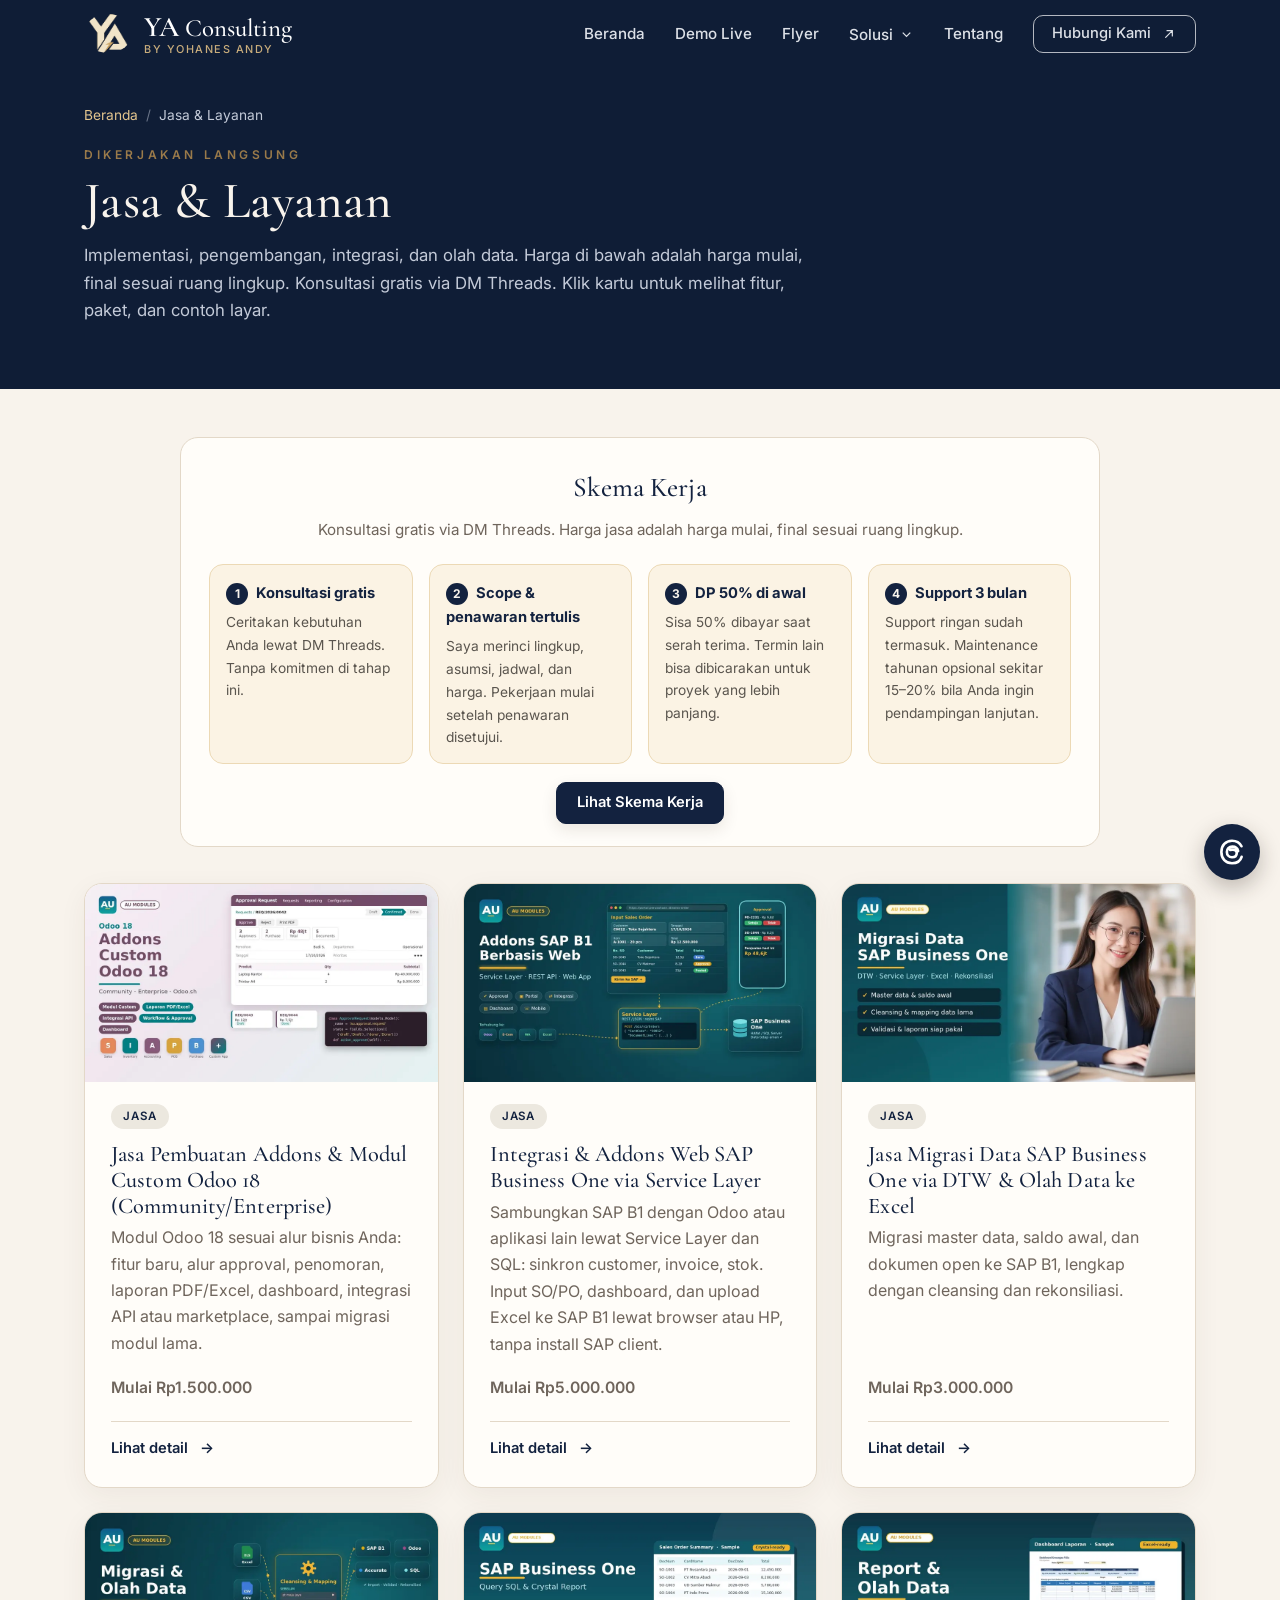
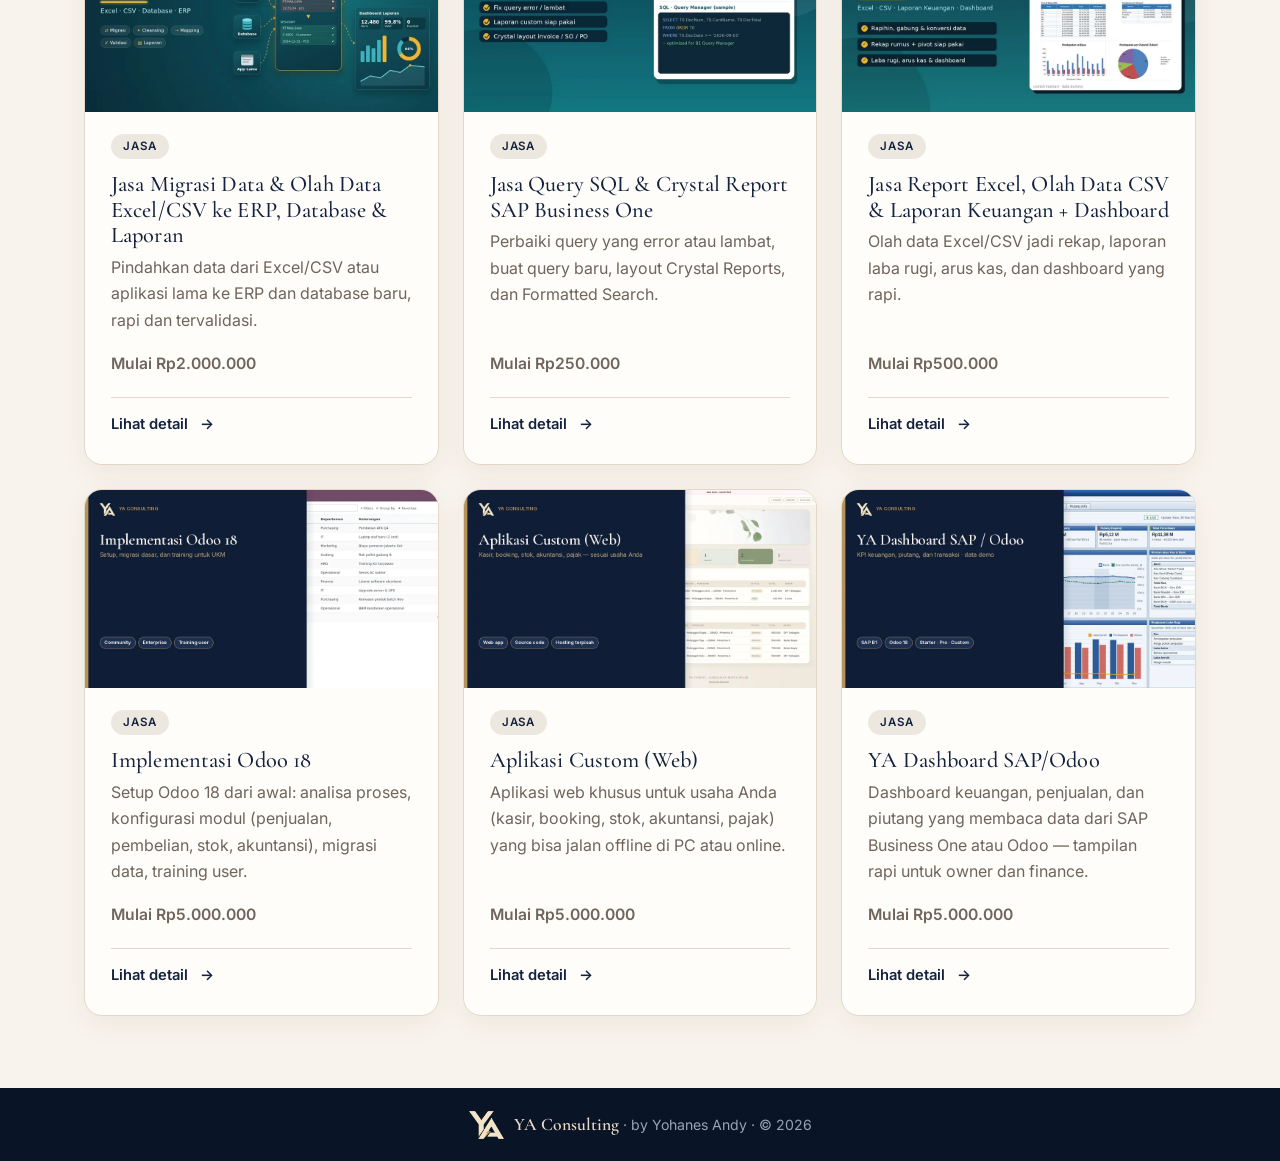
==== commit 68ad6445: "Add Flyer / Promo page with 8 Mika flyers (Andy t838u) Publish feed and story WebP flyers on a new /" ====
--- a/layanan/index.html
+++ b/layanan/index.html
@@ -22,14 +22,14 @@
 <meta name="twitter:image" content="https://yasoftware.trade/img/og.jpg">
 <link rel="preconnect" href="https://fonts.googleapis.com"><link rel="preconnect" href="https://fonts.gstatic.com" crossorigin>
 <link href="https://fonts.googleapis.com/css2?family=Cormorant+Garamond:ital,wght@0,500;0,600;1,500&family=Inter:wght@400;500;600&display=swap" rel="stylesheet">
-<link rel="stylesheet" href="../site.css?v=20261115a">
+<link rel="stylesheet" href="../site.css?v=20261125a">
 </head>
 <body class="t-navy">
 <header class="nav" id="top"><div class="wrap navin">
 <a class="brand" href="../" aria-label="YA Consulting by Yohanes Andy"><img class="bmark" src="../img/ya_mark_light.png?v=20261115a" srcset="../img/ya_mark_light@2x.png?v=20261115a 2x" width="48" height="39" alt=""><span class="btext"><span class="bname"><b>YA</b> Consulting</span><small>by Yohanes Andy</small></span></a>
 <button class="burger" aria-label="Menu" aria-expanded="false" onclick="var n=document.querySelector('.links');var o=n.classList.toggle('open');this.setAttribute('aria-expanded',o)"><span></span><span></span><span></span></button>
 <nav class="links" onclick="if(event.target.tagName==='A'){this.classList.remove('open')}">
-<a href="../">Beranda</a><a href="../#demo">Demo Live</a>
+<a href="../">Beranda</a><a href="../#demo">Demo Live</a><a href="../flyer/">Flyer</a>
 <div class="dd"><button class="ddbtn" type="button" aria-haspopup="true">Solusi <svg viewBox="0 0 24 24" fill="none" stroke="currentColor" stroke-width="2" aria-hidden="true"><path d="M6 9l6 6 6-6"/></svg></button><div class="ddmenu">
 <a href="../#odoo">Odoo 18 Apps</a>
 <a href="../#aplikasi">Aplikasi Web</a>
--- a/site.css
+++ b/site.css
@@ -439,3 +439,22 @@
 .skpage .terms p{margin:0;color:var(--muted);font-size:.92rem}
 @media (max-width:800px){.skpage .terms{grid-template-columns:1fr}.skpage .sklist li{grid-template-columns:1fr}}
 @media (max-width:760px){.art{padding-bottom:100px}.pagehero{padding-top:28px}}
+
+/* flyer promo */
+#flyer,.flyer-card[id]{scroll-margin-top:88px}
+.flyer-gal{display:grid;grid-template-columns:repeat(4,1fr);gap:22px}
+.flyer-card{background:#fffdf9;border:1px solid var(--line);border-radius:18px;overflow:hidden;display:flex;flex-direction:column;box-shadow:0 8px 28px rgba(70,50,30,.06);transition:transform .2s,box-shadow .2s}
+.flyer-card:hover{transform:translateY(-3px);box-shadow:0 14px 36px rgba(70,50,30,.11)}
+.flyer-card a.flyer-thumb{display:block;background:#efe8dc}
+.flyer-card a.flyer-thumb img{width:100%;aspect-ratio:4/5;object-fit:cover;object-position:top;display:block}
+.flyer-card .cb{padding:16px 18px 18px;display:flex;flex-direction:column;flex:1}
+.flyer-card h3{margin:0 0 6px;font-weight:500;color:#13223f;font-size:1.28rem}
+.flyer-card p{margin:0 0 14px;color:var(--muted);font-size:.9rem;line-height:1.45;flex:1}
+.flyer-card .btns{display:flex;flex-wrap:wrap;gap:8px;margin-top:auto}
+.flyer-card .btn-outline{background:transparent;color:#13223f;border:1.5px solid #13223f}
+.flyer-card .btn-outline:hover{background:#13223f;color:#fff}
+.flyer-tease .shead .btn{margin-top:8px}
+@media (max-width:1100px){.flyer-gal{grid-template-columns:repeat(3,1fr)}}
+@media (max-width:800px){.flyer-gal{grid-template-columns:repeat(2,1fr)}}
+@media (max-width:520px){.flyer-gal{grid-template-columns:1fr}}
+.lb img.lb-portrait{max-height:calc(100vh - 140px);width:auto;max-width:min(1080px,92vw)}
